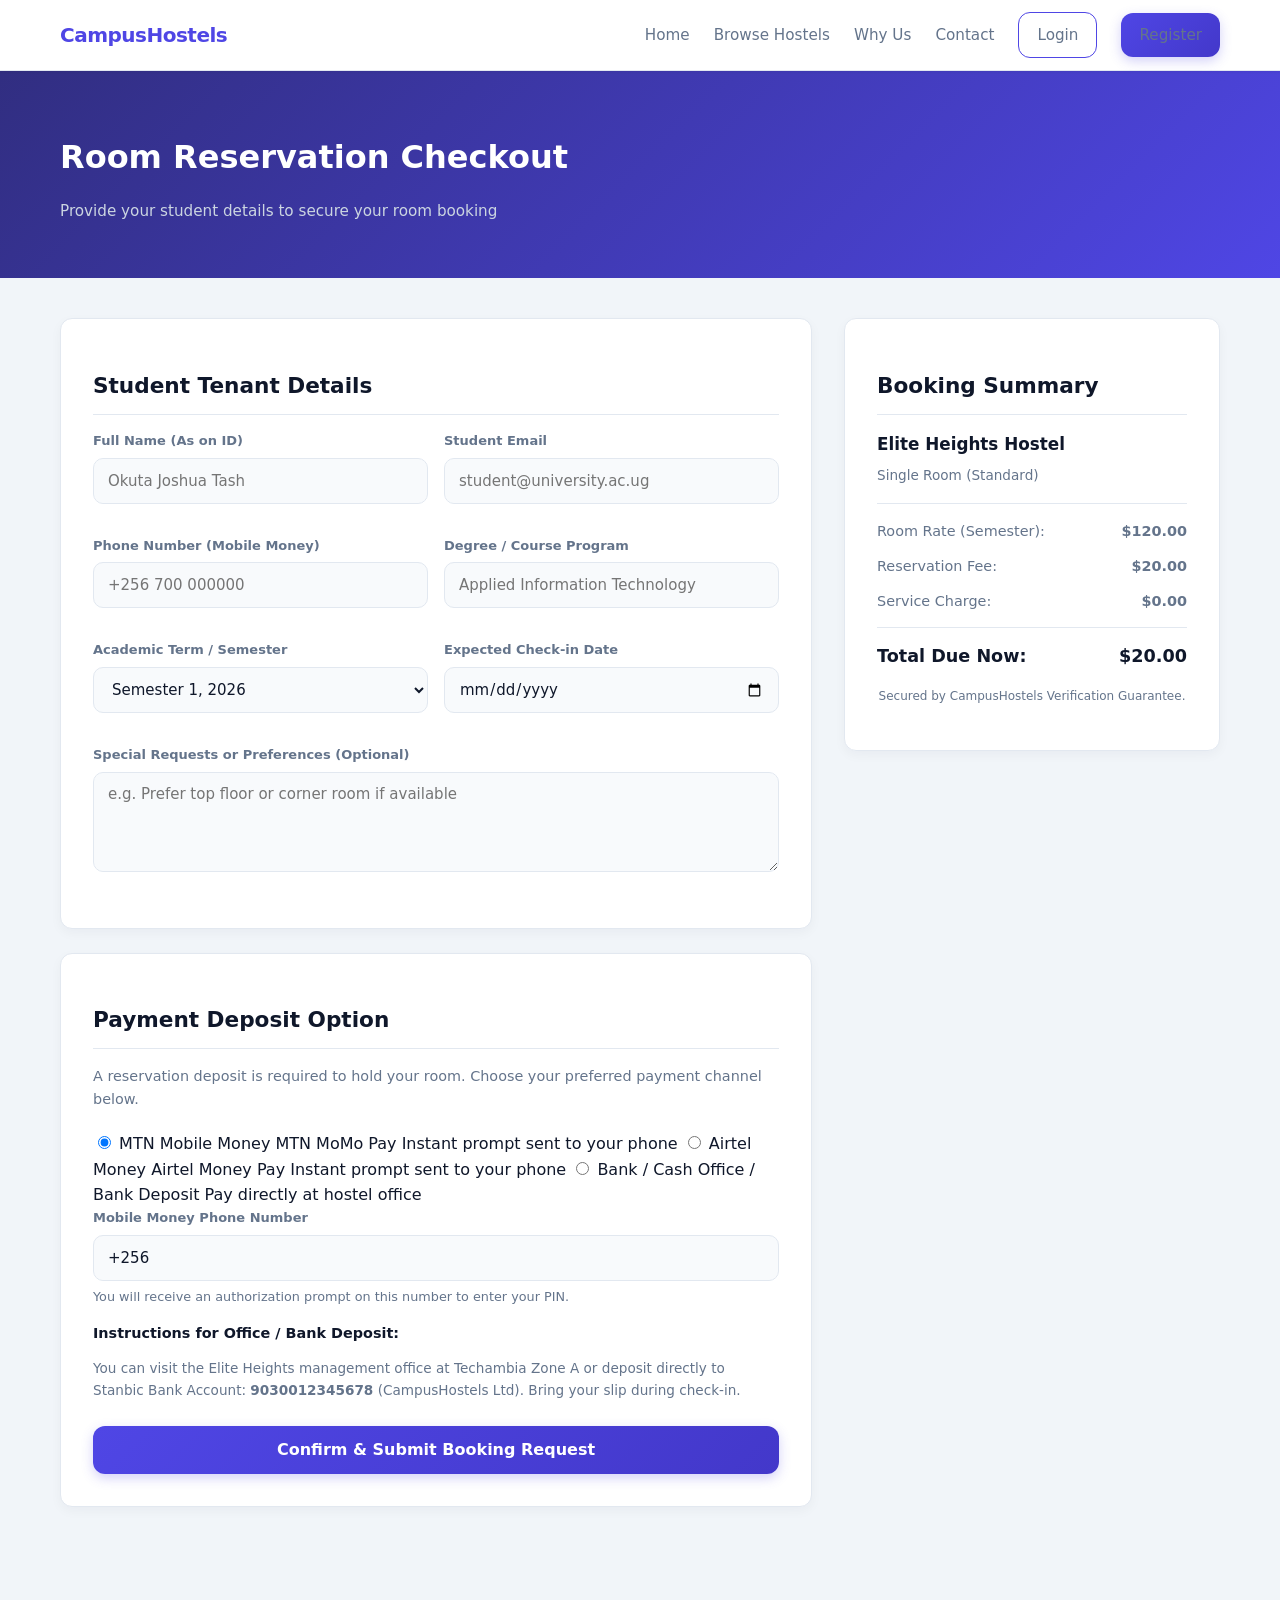
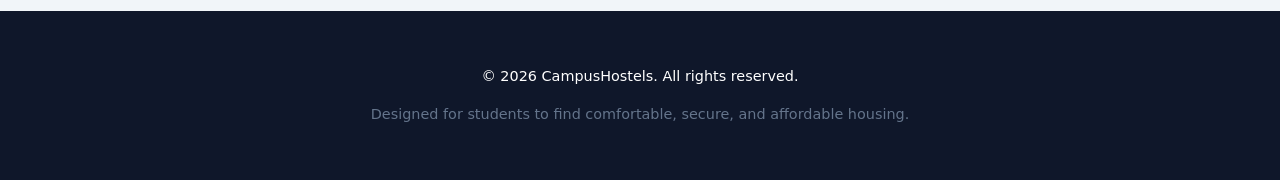
==== booking.html @ 1ac6c6c0 "day 1" ====
<!DOCTYPE html>
<html lang="en">
<head>
    <meta charset="UTF-8">
    <meta name="viewport" content="width=device-width, initial-scale=1.0">
    <title>Complete Booking - CampusHostels</title>
    <link rel="stylesheet" href="style.css">
</head>
<body>

    <!-- Navigation Bar -->
    <nav class="navbar">
        <div class="container nav-container">
            <a href="index.html" class="logo">CampusHostels</a>
            <button class="menu-toggle" id="menuToggle" aria-label="Toggle navigation">
                <span></span>
                <span></span>
                <span></span>
            </button>
            <ul class="nav-links" id="navLinks">
                <li><a href="index.html">Home</a></li>
                <li><a href="listings.html">Browse Hostels</a></li>
                <li><a href="index.html#features">Why Us</a></li>
                <li><a href="index.html#contact">Contact</a></li>
                <li><a href="login.html" class="btn btn-outline">Login</a></li>
                <li><a href="register.html" class="btn btn-primary">Register</a></li>
            </ul>
        </div>
    </nav>

    <!-- Page Header -->
    <header class="page-header">
        <div class="container">
            <h1>Room Reservation Checkout</h1>
            <p>Provide your student details to secure your room booking</p>
        </div>
    </header>

    <!-- Main Booking Layout -->
    <div class="container">
        <div class="booking-layout">
            
            <!-- Left Column: Student Details Form -->
            <form action="student-dashboard.html" method="GET">
                <div class="booking-card">
                    <h2>Student Tenant Details</h2>
                    
                    <div class="form-row">
                        <div class="form-group">
                            <label for="full_name">Full Name (As on ID)</label>
                            <input type="text" id="full_name" name="full_name" placeholder="Okuta Joshua Tash" required>
                        </div>
                        <div class="form-group">
                            <label for="student_email">Student Email</label>
                            <input type="email" id="student_email" name="student_email" placeholder="student@university.ac.ug" required>
                        </div>
                    </div>

                    <div class="form-row">
                        <div class="form-group">
                            <label for="phone">Phone Number (Mobile Money)</label>
                            <input type="tel" id="phone" name="phone" placeholder="+256 700 000000" required>
                        </div>
                        <div class="form-group">
                            <label for="course">Degree / Course Program</label>
                            <input type="text" id="course" name="course" placeholder="Applied Information Technology" required>
                        </div>
                    </div>

                    <div class="form-row">
                        <div class="form-group">
                            <label for="semester">Academic Term / Semester</label>
                            <select id="semester" name="semester" required>
                                <option value="sem1_2026">Semester 1, 2026</option>
                                <option value="sem2_2026">Semester 2, 2026</option>
                            </select>
                        </div>
                        <div class="form-group">
                            <label for="checkin_date">Expected Check-in Date</label>
                            <input type="date" id="checkin_date" name="checkin_date" required>
                        </div>
                    </div>

                    <div class="form-group">
                        <label for="notes">Special Requests or Preferences (Optional)</label>
                        <textarea id="notes" name="notes" placeholder="e.g. Prefer top floor or corner room if available"></textarea>
                    </div>
                </div>

                <div class="booking-card">
                    <h2>Payment Deposit Option</h2>
                    <p style="color: var(--muted); font-size: 0.9rem; margin-bottom: 20px;">A reservation deposit is required to hold your room. Choose your preferred payment channel below.</p>
                    
                    <!-- Payment Method Cards -->
                    <div class="payment-options-grid">
                        <label class="payment-card-option selected" id="opt-mtn">
                            <input type="radio" name="payment_method" value="mtn" checked onchange="togglePaymentForm('mtn')">
                            <span class="provider-badge mtn">MTN Mobile Money</span>
                            <span class="payment-title">MTN MoMo Pay</span>
                            <span class="payment-desc">Instant prompt sent to your phone</span>
                        </label>

                        <label class="payment-card-option" id="opt-airtel">
                            <input type="radio" name="payment_method" value="airtel" onchange="togglePaymentForm('airtel')">
                            <span class="provider-badge airtel">Airtel Money</span>
                            <span class="payment-title">Airtel Money Pay</span>
                            <span class="payment-desc">Instant prompt sent to your phone</span>
                        </label>

                        <label class="payment-card-option" id="opt-bank">
                            <input type="radio" name="payment_method" value="bank" onchange="togglePaymentForm('bank')">
                            <span class="provider-badge">Bank / Cash</span>
                            <span class="payment-title">Office / Bank Deposit</span>
                            <span class="payment-desc">Pay directly at hostel office</span>
                        </label>
                    </div>

                    <!-- Dynamic Payment Form Fields -->
                    <div id="mobile-money-box" class="payment-details-box active">
                        <div class="form-group" style="margin-bottom: 0;">
                            <label for="momo_number">Mobile Money Phone Number</label>
                            <input type="tel" id="momo_number" name="momo_number" placeholder="0770000000 / 0780000000" value="+256 ">
                            <small style="color: var(--muted); font-size: 0.8rem; margin-top: 6px; display: block;">You will receive an authorization prompt on this number to enter your PIN.</small>
                        </div>
                    </div>

                    <div id="bank-box" class="payment-details-box">
                        <p style="font-size: 0.9rem; color: var(--text); margin-bottom: 8px;"><strong>Instructions for Office / Bank Deposit:</strong></p>
                        <p style="font-size: 0.85rem; color: var(--muted); margin-bottom: 0;">You can visit the Elite Heights management office at Techambia Zone A or deposit directly to Stanbic Bank Account: <strong>9030012345678</strong> (CampusHostels Ltd). Bring your slip during check-in.</p>
                    </div>

                    <button type="submit" class="btn btn-primary full-width" style="margin-top: 24px; height: 48px; font-size: 16px;">Confirm & Submit Booking Request</button>
                </div>
            </form>

            <!-- Right Column: Booking Summary Sidebar -->
            <div>
                <div class="booking-card" style="position: sticky; top: 90px;">
                    <h2>Booking Summary</h2>
                    
                    <div style="margin-bottom: 16px; padding-bottom: 16px; border-bottom: 1px solid var(--border);">
                        <strong style="color: var(--navy); display: block; font-size: 1.05rem; margin-bottom: 4px;">Elite Heights Hostel</strong>
                        <span style="font-size: 0.85rem; color: var(--muted);">Single Room (Standard)</span>
                    </div>

                    <div class="summary-item">
                        <span>Room Rate (Semester):</span>
                        <strong>$120.00</strong>
                    </div>
                    <div class="summary-item">
                        <span>Reservation Fee:</span>
                        <strong>$20.00</strong>
                    </div>
                    <div class="summary-item">
                        <span>Service Charge:</span>
                        <strong>$0.00</strong>
                    </div>

                    <div class="summary-total">
                        <span>Total Due Now:</span>
                        <span style="color: var(--blue);">$20.00</span>
                    </div>
                    
                    <p style="font-size: 0.75rem; color: var(--muted); margin-top: 16px; text-align: center;">
                        Secured by CampusHostels Verification Guarantee.
                    </p>
                </div>
            </div>

        </div>
    </div>

    <!-- Footer -->
    <footer class="footer">
        <div class="container">
            <p>&copy; 2026 CampusHostels. All rights reserved.</p>
            <p class="footer-sub">Designed for students to find comfortable, secure, and affordable housing.</p>
        </div>
    </footer>

    <script src="script.js"></script>
</body>
</html>
---- style.css ----
/* ==========================================================
   CampusHostels Modern Slate & Emerald Design System
   ========================================================== */

:root {
  --primary: #4f46e5;         /* Rich Indigo */
  --primary-dark: #4338ca;
  --accent: #0d9488;          /* Deep Teal */
  --success: #059669;         /* Emerald Green */
  --text: #0f172a;            /* Slate Dark */
  --muted: #64748b;           /* Slate Muted */
  --border: #e2e8f0;          /* Crisp Border */
  --white: #ffffff;
  --bg-light: #f8fafc;        /* Soft Light Background */
  --bg-main: #f1f5f9;         /* Main Site Background */
  --radius: 12px;
  --transition: all 0.2s ease;
}

*, *::before, *::after {
  box-sizing: border-box;
}

body {
  margin: 0;
  font-family: "Segoe UI", system-ui, -apple-system, Roboto, sans-serif;
  color: var(--text);
  background-color: var(--bg-main);
  line-height: 1.6;
}

button, input, select, textarea { 
  font-family: inherit; 
}

.container {
  width: 100%;
  max-width: 1200px;
  margin: 0 auto;
  padding: 0 20px;
}

.text-center {
  text-align: center;
}

/* ---------- Navbar ---------- */
.navbar {
  background: var(--white);
  border-bottom: 1px solid var(--border);
  box-shadow: 0 1px 3px rgba(0, 0, 0, 0.05);
  position: sticky;
  top: 0;
  z-index: 1000;
}

.nav-container {
  display: flex;
  justify-content: space-between;
  align-items: center;
  height: 70px;
}

.logo {
  font-size: 1.25rem;
  font-weight: 700;
  color: var(--primary);
  text-decoration: none;
  letter-spacing: -0.5px;
}

.nav-links {
  display: flex;
  list-style: none;
  align-items: center;
  gap: 24px;
}

.nav-links a {
  text-decoration: none;
  color: var(--muted);
  font-size: 0.95rem;
  font-weight: 500;
  transition: var(--transition);
}

.nav-links a:hover, .nav-links a.active {
  color: var(--primary);
}

.menu-toggle {
  display: none;
  flex-direction: column;
  gap: 5px;
  background: none;
  border: 0;
  cursor: pointer;
}

.menu-toggle span {
  display: block;
  width: 25px;
  height: 3px;
  background: var(--text);
  border-radius: 2px;
}

/* ---------- Buttons ---------- */
.btn {
  display: inline-block;
  padding: 10px 18px;
  border-radius: var(--radius);
  font-weight: 600;
  text-decoration: none;
  cursor: pointer;
  transition: var(--transition);
  border: 0;
  font-size: 0.95rem;
}

.btn-primary {
  background: linear-gradient(135deg, var(--primary), var(--primary-dark));
  color: #fff;
  box-shadow: 0 4px 12px rgba(79, 70, 229, 0.25);
}

.btn-primary:hover {
  transform: translateY(-1px);
  box-shadow: 0 6px 16px rgba(79, 70, 229, 0.35);
}

.btn-outline {
  border: 1px solid var(--primary);
  color: var(--primary);
  background: transparent;
}

.btn-outline:hover {
  background: var(--primary);
  color: #fff;
}

.full-width {
  display: block;
  width: 100%;
  text-align: center;
}

/* ---------- Hero Section ---------- */
.hero {
  background: linear-gradient(135deg, #312e81 0%, #4f46e5 55%, #6366f1 100%);
  color: var(--white);
  padding: 90px 0;
  text-align: center;
  border-bottom: 1px solid var(--border);
}

.hero-content h1 {
  font-size: 2.75rem;
  font-weight: 700;
  color: var(--white);
  margin-bottom: 16px;
}

.hero-content p {
  font-size: 1.15rem;
  margin-bottom: 36px;
  color: #e2e8f0;
}

.search-form {
  background: var(--white);
  padding: 24px;
  border-radius: 16px;
  display: grid;
  grid-template-columns: 2fr 2fr 1fr;
  gap: 12px;
  box-shadow: 0 20px 40px rgba(15, 23, 42, 0.12);
  border: 1px solid var(--border);
  max-width: 800px;
  margin: 0 auto;
  text-align: left;
}

.search-group {
  display: flex;
  flex-direction: column;
  gap: 6px;
}

.search-group label {
  font-size: 0.75rem;
  font-weight: 700;
  color: var(--muted);
  text-transform: uppercase;
  letter-spacing: 0.5px;
}

.search-group input, .search-group select {
  height: 46px;
  padding: 0 14px;
  border: 1px solid var(--border);
  border-radius: 10px;
  font-size: 0.95rem;
  outline: none;
  background: var(--bg-light);
  color: var(--text);
  transition: border-color .2s, box-shadow .2s;
}

.search-group input:focus, .search-group select:focus {
  background: #fff;
  border-color: var(--primary);
  box-shadow: 0 0 0 4px rgba(79, 70, 229, 0.15);
}

.search-btn {
  align-self: flex-end;
  height: 46px;
  width: 100%;
}

/* ---------- Sections ---------- */
.section {
  padding: 80px 0;
}

.bg-light {
  background-color: var(--white);
  border-top: 1px solid var(--border);
  border-bottom: 1px solid var(--border);
}

.section-header {
  display: flex;
  justify-content: space-between;
  align-items: flex-end;
  margin-bottom: 40px;
}

.section-header h2 {
  font-size: 2rem;
  color: var(--text);
  margin-bottom: 6px;
}

.section-header p, .section-sub {
  color: var(--muted);
}

.section-sub {
  margin-bottom: 40px;
}

.view-all {
  color: var(--primary);
  text-decoration: none;
  font-weight: 600;
}

.view-all:hover {
  text-decoration: underline;
}

/* ---------- Grids & Cards ---------- */
.grid, .grid-3 {
  display: grid;
  grid-template-columns: repeat(3, 1fr);
  gap: 24px;
}

.card, .feature-card, .dashboard-card, .booking-card, .filter-sidebar, .contact-form-card {
  background: var(--white);
  border: 1px solid var(--border);
  border-radius: var(--radius);
  overflow: hidden;
  transition: var(--transition);
  box-shadow: 0 4px 12px rgba(15, 23, 42, 0.04);
}

.card:hover, .feature-card:hover {
  box-shadow: 0 12px 24px rgba(15, 23, 42, 0.08);
  border-color: var(--primary);
  transform: translateY(-2px);
}

.card img {
  width: 100%;
  height: 200px;
  object-fit: cover;
}

.card-body {
  padding: 20px;
}

.card-meta {
  display: flex;
  justify-content: space-between;
  align-items: center;
  margin-bottom: 12px;
}

.badge {
  font-size: 0.75rem;
  font-weight: 600;
  padding: 4px 8px;
  border-radius: 6px;
}

.badge.success {
  background: #dcfce7;
  color: var(--success);
}

.rating {
  font-size: 0.85rem;
  font-weight: 600;
  color: #d97706;
}

.card h3, .feature-card h3, .dashboard-card h2, .booking-card h2, .filter-sidebar h3 {
  font-size: 1.15rem;
  color: var(--text);
  margin-bottom: 6px;
}

.location {
  font-size: 0.85rem;
  color: var(--muted);
  margin-bottom: 12px;
}

.price {
  font-size: 1.15rem;
  font-weight: 700;
  color: var(--primary);
  margin-bottom: 16px;
}

.price span {
  font-size: 0.8rem;
  font-weight: 400;
  color: var(--muted);
}

.feature-card {
  padding: 30px;
  text-align: left;
}

.feature-card p {
  color: var(--muted);
  font-size: 0.9rem;
}

/* ---------- Footer ---------- */
.footer {
  background: #0f172a;
  color: var(--white);
  padding: 40px 0;
  text-align: center;
}

.footer p {
  font-size: 0.9rem;
}

.footer-sub {
  color: var(--muted);
  font-size: 0.8rem;
  margin-top: 6px;
}

/* ---------- Listings Layout & Filters ---------- */
.page-header {
  background: linear-gradient(135deg, #312e81 0%, #4f46e5 100%);
  color: var(--white);
  padding: 40px 0;
  margin-bottom: 40px;
}

.page-header h1 {
  font-size: 2rem;
  color: var(--white);
  margin-bottom: 6px;
}

.page-header p {
  color: #cbd5e1;
  font-size: 0.95rem;
}

.listings-layout {
  display: grid;
  grid-template-columns: 280px 1fr;
  gap: 32px;
  align-items: start;
  margin-bottom: 80px;
}

.filter-sidebar {
  padding: 24px;
  position: sticky;
  top: 90px;
}

.filter-sidebar h3 {
  border-bottom: 1px solid var(--border);
  padding-bottom: 10px;
  margin-bottom: 20px;
}

.filter-group {
  margin-bottom: 20px;
}

.filter-group label {
  display: block;
  font-size: 0.85rem;
  font-weight: 600;
  color: var(--text);
  margin-bottom: 8px;
}

.filter-group input[type="text"],
.filter-group select,
.filter-group input[type="number"] {
  width: 100%;
  height: 40px;
  padding: 0 12px;
  border: 1px solid var(--border);
  border-radius: 8px;
  font-size: 0.9rem;
  background: var(--bg-light);
  color: var(--text);
}

.filter-group input:focus,
.filter-group select:focus {
  outline: none;
  border-color: var(--primary);
  background: #fff;
}

.checkbox-group {
  display: flex;
  flex-direction: column;
  gap: 8px;
  max-height: 150px;
  overflow-y: auto;
}

.checkbox-label {
  display: flex;
  align-items: center;
  gap: 8px;
  font-size: 0.9rem;
  color: var(--muted);
  cursor: pointer;
}

.checkbox-label input {
  accent-color: var(--primary);
  width: 16px;
  height: 16px;
}

.listings-top-bar {
  display: flex;
  justify-content: space-between;
  align-items: center;
  margin-bottom: 24px;
  background: var(--white);
  padding: 12px 20px;
  border-radius: var(--radius);
  border: 1px solid var(--border);
}

.results-count {
  font-size: 0.9rem;
  color: var(--muted);
}

.sort-container {
  display: flex;
  align-items: center;
  gap: 8px;
  font-size: 0.9rem;
  color: var(--muted);
}

.sort-container select {
  padding: 6px 12px;
  border: 1px solid var(--border);
  border-radius: 6px;
  background: #fff;
  color: var(--text);
  outline: none;
}

/* Pagination */
.pagination {
  display: flex;
  justify-content: center;
  gap: 8px;
  margin-top: 40px;
}

.page-btn {
  padding: 8px 14px;
  border: 1px solid var(--border);
  border-radius: 6px;
  background: #fff;
  color: var(--text);
  font-weight: 600;
  text-decoration: none;
  transition: var(--transition);
}

.page-btn:hover, .page-btn.active {
  background: var(--primary);
  color: #fff;
  border-color: var(--primary);
}

/* ---------- Detail & Booking Pages ---------- */
.detail-layout, .booking-layout, .dashboard-layout {
  display: grid;
  grid-template-columns: 2fr 1fr;
  gap: 32px;
  align-items: start;
  margin: 40px 0 80px;
}

.dashboard-layout {
  grid-template-columns: 260px 1fr;
}

.gallery-container {
  display: grid;
  grid-template-columns: 2fr 1fr;
  gap: 12px;
  margin-bottom: 24px;
}

.main-image {
  width: 100%;
  height: 380px;
  object-fit: cover;
  border-radius: var(--radius);
  border: 1px solid var(--border);
}

.side-images {
  display: flex;
  flex-direction: column;
  gap: 12px;
}

.side-images img {
  width: 100%;
  height: 184px;
  object-fit: cover;
  border-radius: var(--radius);
  border: 1px solid var(--border);
}

.detail-section, .booking-card, .dashboard-card {
  padding: 32px;
  margin-bottom: 24px;
  background: var(--white);
  border: 1px solid var(--border);
  border-radius: var(--radius);
}

.detail-section h2, .booking-card h2, .dashboard-card h2 {
  font-size: 1.35rem;
  color: var(--text);
  margin-bottom: 16px;
  border-bottom: 1px solid var(--border);
  padding-bottom: 10px;
}

.amenities-grid {
  display: grid;
  grid-template-columns: repeat(2, 1fr);
  gap: 12px;
  margin-top: 16px;
}

.amenity-item {
  display: flex;
  align-items: center;
  gap: 10px;
  font-size: 0.9rem;
  color: var(--text);
  background: var(--bg-light);
  padding: 10px 14px;
  border-radius: 8px;
  border: 1px solid var(--border);
}

.room-type-card {
  border: 1px solid var(--border);
  border-radius: 8px;
  padding: 16px;
  margin-bottom: 12px;
  display: flex;
  justify-content: space-between;
  align-items: center;
  background: var(--bg-light);
}

.room-info h4 {
  color: var(--text);
  font-size: 1.05rem;
  margin-bottom: 4px;
}

.room-info p {
  color: var(--muted);
  font-size: 0.85rem;
}

.room-action {
  text-align: right;
}

.room-action .price {
  font-size: 1.1rem;
  font-weight: 700;
  color: var(--primary);
  margin-bottom: 8px;
}

.booking-sidebar {
  padding: 24px;
  position: sticky;
  top: 90px;
  border: 1px solid var(--border);
  border-radius: var(--radius);
  background: var(--white);
}

.booking-sidebar h3 {
  color: var(--text);
  font-size: 1.25rem;
  margin-bottom: 16px;
}

.hostel-contact-box {
  margin-top: 20px;
  padding-top: 16px;
  border-top: 1px solid var(--border);
  font-size: 0.9rem;
  color: var(--muted);
}

.hostel-contact-box strong {
  color: var(--text);
}

/* Forms */
.form-row {
  display: grid;
  grid-template-columns: repeat(2, 1fr);
  gap: 16px;
  margin-bottom: 16px;
}

.form-group {
  margin-bottom: 16px;
  text-align: left;
}

.form-group label {
  display: block;
  margin-bottom: 6px;
  font-size: 13px;
  font-weight: 600;
  color: var(--muted);
}

.form-group input, 
.form-group select, 
.form-group textarea {
  width: 100%;
  height: 46px;
  padding: 0 14px;
  font-size: 15px;
  color: var(--text);
  background: var(--bg-light);
  border: 1px solid var(--border);
  border-radius: 10px;
  transition: border-color .2s, box-shadow .2s;
}

.form-group textarea {
  height: 100px;
  padding-top: 12px;
  resize: vertical;
}

.form-group input:focus, 
.form-group select:focus, 
.form-group textarea:focus {
  outline: none;
  background: #fff;
  border-color: var(--primary);
  box-shadow: 0 0 0 4px rgba(79, 70, 229, 0.15);
}

.summary-item {
  display: flex;
  justify-content: space-between;
  margin-bottom: 12px;
  font-size: 0.9rem;
  color: var(--muted);
}

.summary-total {
  border-top: 1px solid var(--border);
  padding-top: 14px;
  margin-top: 14px;
  font-size: 1.1rem;
  font-weight: 700;
  color: var(--text);
  display: flex;
  justify-content: space-between;
}

/* Dashboard Sidebar & Snippet */
.dashboard-sidebar {
  padding: 24px;
  position: sticky;
  top: 90px;
  background: var(--white);
  border: 1px solid var(--border);
  border-radius: var(--radius);
}

.student-profile-snippet {
  text-align: center;
  padding-bottom: 20px;
  margin-bottom: 20px;
  border-bottom: 1px solid var(--border);
}

.student-avatar {
  width: 64px;
  height: 64px;
  border-radius: 50%;
  background: linear-gradient(135deg, var(--primary), var(--accent));
  color: #fff;
  font-size: 1.5rem;
  font-weight: 700;
  display: grid;
  place-items: center;
  margin: 0 auto 12px;
}

.student-profile-snippet h3 {
  font-size: 1rem;
  color: var(--text);
  margin-bottom: 2px;
}

.student-profile-snippet p {
  font-size: 0.8rem;
  color: var(--muted);
}

.dashboard-nav {
  display: flex;
  flex-direction: column;
  gap: 6px;
}

.dashboard-nav-link {
  display: flex;
  align-items: center;
  gap: 12px;
  padding: 10px 14px;
  border-radius: 8px;
  color: var(--muted);
  text-decoration: none;
  font-size: 0.95rem;
  font-weight: 500;
  transition: var(--transition);
}

.dashboard-nav-link:hover, 
.dashboard-nav-link.active {
  background: var(--bg-light);
  color: var(--primary);
}

.dashboard-section {
  display: none;
}

.dashboard-section.active {
  display: block;
}

.stats-grid {
  display: grid;
  grid-template-columns: repeat(3, 1fr);
  gap: 16px;
  margin-bottom: 24px;
}

.stat-box {
  background: var(--bg-light);
  border: 1px solid var(--border);
  border-radius: 12px;
  padding: 20px;
}

.stat-box span {
  display: block;
  font-size: 0.8rem;
  color: var(--muted);
  text-transform: uppercase;
  font-weight: 600;
  margin-bottom: 6px;
}

.stat-box strong {
  font-size: 1.35rem;
  color: var(--text);
}

.booking-table {
  width: 100%;
  border-collapse: collapse;
  text-align: left;
  font-size: 0.9rem;
}

.booking-table th {
  background: var(--bg-light);
  color: var(--muted);
  font-weight: 600;
  padding: 12px;
  border-bottom: 1px solid var(--border);
}

.booking-table td {
  padding: 14px 12px;
  border-bottom: 1px solid var(--border);
  color: var(--text);
}

.badge-status {
  display: inline-block;
  padding: 4px 10px;
  border-radius: 6px;
  font-size: 0.75rem;
  font-weight: 600;
}

.badge-status.confirmed { background: #dcfce7; color: var(--success); }
.badge-status.pending { background: #fef9c3; color: #854d0e; }

/* Contact Section Styling */
.contact-layout {
  display: grid;
  grid-template-columns: 1fr 1fr;
  gap: 40px;
  align-items: start;
}

.contact-info-card {
  background: #1e1b4b;
  color: var(--white);
  padding: 40px;
  border-radius: 16px;
  border: 1px solid var(--border);
}

.contact-info-card h3 {
  color: var(--white);
  font-size: 1.5rem;
  margin-bottom: 12px;
}

.contact-info-card p {
  color: #cbd5e1;
  font-size: 0.95rem;
  margin-bottom: 30px;
}

.contact-detail-item {
  display: flex;
  align-items: flex-start;
  gap: 14px;
  margin-bottom: 20px;
  font-size: 0.95rem;
  color: #e2e8f0;
}

.contact-form-card {
  background: var(--white);
  border: 1px solid var(--border);
  border-radius: 16px;
  padding: 40px;
}

/* Modals */
.modal-overlay {
  position: fixed;
  top: 0;
  left: 0;
  width: 100%;
  height: 100%;
  background: rgba(15, 23, 42, 0.6);
  display: grid;
  place-items: center;
  z-index: 2000;
  opacity: 0;
  visibility: hidden;
  transition: opacity 0.2s ease, visibility 0.2s ease;
}

.modal-overlay.active {
  opacity: 1;
  visibility: visible;
}

.modal-card {
  background: var(--white);
  border: 1px solid var(--border);
  border-radius: 16px;
  padding: 32px;
  width: 100%;
  max-width: 480px;
  box-shadow: 0 20px 40px rgba(15, 23, 42, 0.2);
}

/* Responsive Design */
@media (max-width: 900px) {
  .grid, .grid-3, .listings-layout, .detail-layout, .booking-layout, .dashboard-layout, .contact-layout, .form-row {
    grid-template-columns: 1fr;
  }
  .filter-sidebar, .booking-sidebar, .dashboard-sidebar {
    position: static;
  }
}

@media (max-width: 600px) {
  .nav-links {
    display: none;
    flex-direction: column;
    position: absolute;
    top: 70px;
    left: 0;
    width: 100%;
    background: var(--white);
    border-bottom: 1px solid var(--border);
    padding: 20px;
    box-shadow: 0 10px 25px rgba(15, 23, 42, 0.1);
  }
  .nav-links.active {
    display: flex;
  }
  .menu-toggle {
    display: flex;
  }
}
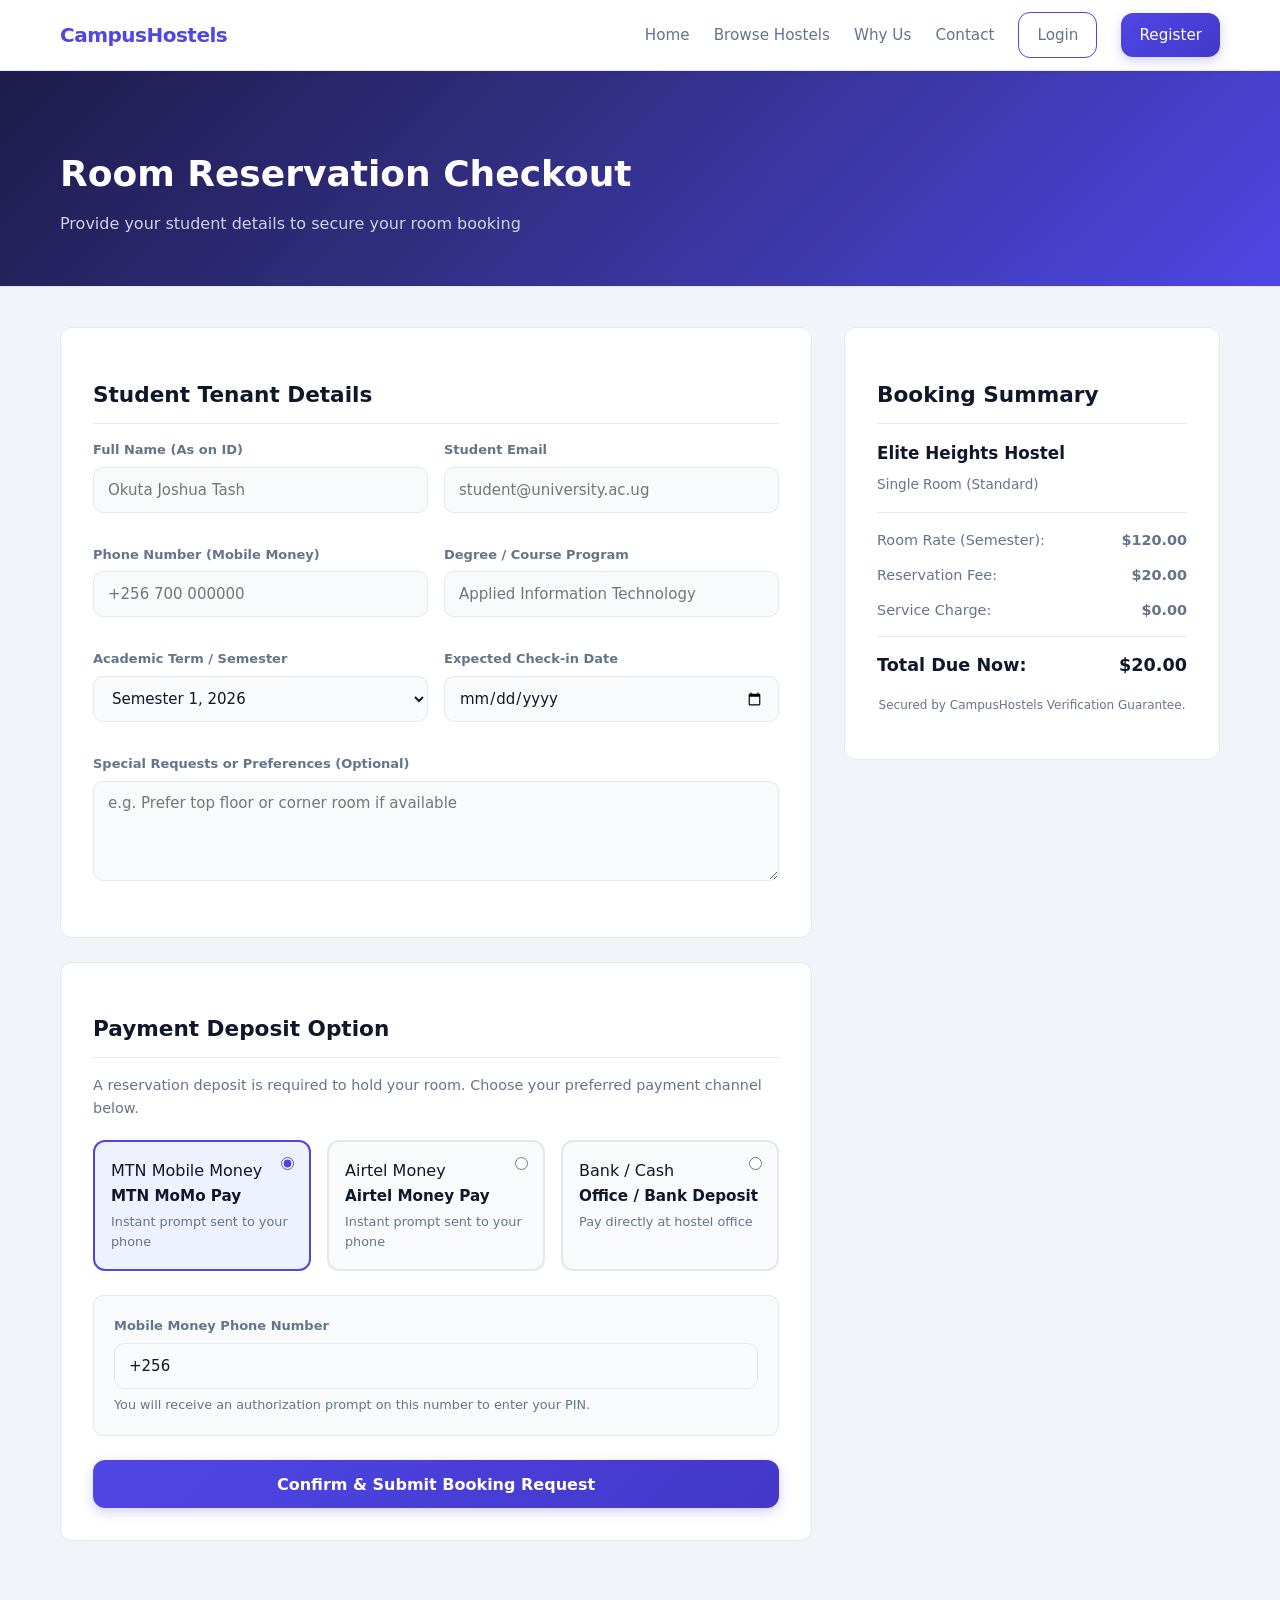
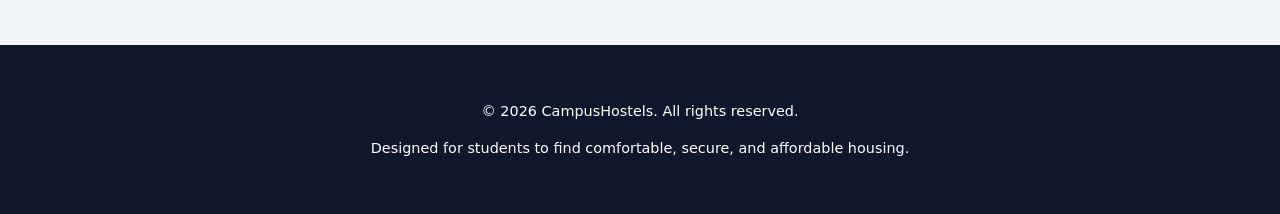
==== commit 3317071b: "n" ====
--- a/booking.html
+++ b/booking.html
@@ -3,7 +3,7 @@
 <head>
     <meta charset="UTF-8">
     <meta name="viewport" content="width=device-width, initial-scale=1.0">
-    <title>Complete Booking - CampusHostels</title>
+    <title>Complete Booking | HostelHunter</title>
     <link rel="stylesheet" href="style.css">
 </head>
 <body>
--- a/style.css
+++ b/style.css
@@ -3,34 +3,56 @@
    ========================================================== */
 
 :root {
-  --primary: #4f46e5;         /* Rich Indigo */
+  --primary: #4f46e5;
+  /* Rich Indigo */
   --primary-dark: #4338ca;
-  --accent: #0d9488;          /* Deep Teal */
-  --success: #059669;         /* Emerald Green */
-  --text: #0f172a;            /* Slate Dark */
-  --muted: #64748b;           /* Slate Muted */
-  --border: #e2e8f0;          /* Crisp Border */
+  --accent: #0d9488;
+  /* Deep Teal */
+  --success: #059669;
+  /* Emerald Green */
+  --text: #0f172a;
+  /* Slate Dark */
+  --muted: #64748b;
+  /* Slate Muted */
+  --border: #e2e8f0;
+  /* Crisp Border */
   --white: #ffffff;
-  --bg-light: #f8fafc;        /* Soft Light Background */
-  --bg-main: #f1f5f9;         /* Main Site Background */
+  --bg-light: #f8fafc;
+  /* Soft Light Background */
+  --bg-main: #f1f5f9;
+  /* Main Site Background */
   --radius: 12px;
   --transition: all 0.2s ease;
 }
 
-*, *::before, *::after {
+/* Universal Layout Safeguards */
+*,
+*::before,
+*::after {
   box-sizing: border-box;
-}
-
+  max-width: 100%;
+}
+
+html,
 body {
+  overflow-x: hidden;
+  width: 100%;
   margin: 0;
+  padding: 0;
+}
+
+body {
   font-family: "Segoe UI", system-ui, -apple-system, Roboto, sans-serif;
   color: var(--text);
   background-color: var(--bg-main);
   line-height: 1.6;
 }
 
-button, input, select, textarea { 
-  font-family: inherit; 
+button,
+input,
+select,
+textarea {
+  font-family: inherit;
 }
 
 .container {
@@ -44,7 +66,7 @@
   text-align: center;
 }
 
-/* ---------- Navbar ---------- */
+/* ---------- Navigation Bar ---------- */
 .navbar {
   background: var(--white);
   border-bottom: 1px solid var(--border);
@@ -52,6 +74,7 @@
   position: sticky;
   top: 0;
   z-index: 1000;
+  width: 100%;
 }
 
 .nav-container {
@@ -59,6 +82,7 @@
   justify-content: space-between;
   align-items: center;
   height: 70px;
+  position: relative;
 }
 
 .logo {
@@ -67,6 +91,17 @@
   color: var(--primary);
   text-decoration: none;
   letter-spacing: -0.5px;
+  display: flex;
+  align-items: center;
+}
+
+.logo span {
+  font-size: 0.75rem;
+  background: var(--primary);
+  color: #fff;
+  padding: 2px 8px;
+  border-radius: 4px;
+  margin-left: 6px;
 }
 
 .nav-links {
@@ -74,6 +109,8 @@
   list-style: none;
   align-items: center;
   gap: 24px;
+  margin: 0;
+  padding: 0;
 }
 
 .nav-links a {
@@ -84,7 +121,8 @@
   transition: var(--transition);
 }
 
-.nav-links a:hover, .nav-links a.active {
+.nav-links a:hover,
+.nav-links a.active {
   color: var(--primary);
 }
 
@@ -95,6 +133,7 @@
   background: none;
   border: 0;
   cursor: pointer;
+  padding: 4px;
 }
 
 .menu-toggle span {
@@ -103,11 +142,14 @@
   height: 3px;
   background: var(--text);
   border-radius: 2px;
+  transition: var(--transition);
 }
 
 /* ---------- Buttons ---------- */
 .btn {
-  display: inline-block;
+  display: inline-flex;
+  align-items: center;
+  justify-content: center;
   padding: 10px 18px;
   border-radius: var(--radius);
   font-weight: 600;
@@ -120,7 +162,7 @@
 
 .btn-primary {
   background: linear-gradient(135deg, var(--primary), var(--primary-dark));
-  color: #fff;
+  color: #fff !important;
   box-shadow: 0 4px 12px rgba(79, 70, 229, 0.25);
 }
 
@@ -137,7 +179,7 @@
 
 .btn-outline:hover {
   background: var(--primary);
-  color: #fff;
+  color: #fff !important;
 }
 
 .full-width {
@@ -146,81 +188,212 @@
   text-align: center;
 }
 
-/* ---------- Hero Section ---------- */
+/* ---------- Hero & Page Headers ---------- */
 .hero {
-  background: linear-gradient(135deg, #312e81 0%, #4f46e5 55%, #6366f1 100%);
+  background: linear-gradient(135deg, #1e1b4b 0%, #312e81 40%, #4f46e5 100%);
   color: var(--white);
-  padding: 90px 0;
+  padding: 80px 0;
   text-align: center;
   border-bottom: 1px solid var(--border);
 }
 
+.hero-content {
+  max-width: 850px;
+  margin: 0 auto;
+}
+
 .hero-content h1 {
   font-size: 2.75rem;
-  font-weight: 700;
-  color: var(--white);
+  font-weight: 800;
+  color: #ffffff !important;
   margin-bottom: 16px;
+  line-height: 1.2;
 }
 
 .hero-content p {
   font-size: 1.15rem;
   margin-bottom: 36px;
-  color: #e2e8f0;
-}
-
+  color: #e2e8f0 !important;
+}
+
+.page-header {
+  background: linear-gradient(135deg, #1e1b4b 0%, #312e81 40%, #4f46e5 100%);
+  color: var(--white);
+  padding: 50px 0;
+  margin-bottom: 40px;
+  border-bottom: 1px solid var(--border);
+}
+
+.page-header h1 {
+  font-size: 2.25rem;
+  font-weight: 800;
+  color: #ffffff !important;
+  margin-bottom: 8px;
+}
+
+.page-header p {
+  color: #cbd5e1 !important;
+  font-size: 1rem;
+  margin: 0;
+}
+
+/* ---------- Search Form & Filters ---------- */
 .search-form {
   background: var(--white);
   padding: 24px;
   border-radius: 16px;
   display: grid;
   grid-template-columns: 2fr 2fr 1fr;
-  gap: 12px;
-  box-shadow: 0 20px 40px rgba(15, 23, 42, 0.12);
-  border: 1px solid var(--border);
-  max-width: 800px;
+  gap: 16px;
+  box-shadow: 0 20px 40px rgba(15, 23, 42, 0.2);
+  border: 1px solid var(--border);
+  width: 100%;
   margin: 0 auto;
   text-align: left;
+  align-items: flex-end;
 }
 
 .search-group {
+  width: 100%;
   display: flex;
   flex-direction: column;
-  gap: 6px;
 }
 
 .search-group label {
-  font-size: 0.75rem;
-  font-weight: 700;
-  color: var(--muted);
-  text-transform: uppercase;
-  letter-spacing: 0.5px;
-}
-
-.search-group input, .search-group select {
-  height: 46px;
+  font-size: 0.85rem;
+  font-weight: 600;
+  margin-bottom: 6px;
+  color: var(--text);
+}
+
+.search-group input,
+.search-group select {
+  width: 100% !important;
+  min-width: 0;
+  height: 48px;
   padding: 0 14px;
   border: 1px solid var(--border);
   border-radius: 10px;
+  background-color: var(--bg-light);
   font-size: 0.95rem;
+  color: var(--text);
+}
+
+.search-btn {
+  height: 48px;
+  width: 100%;
+}
+
+.listings-layout {
+  display: grid;
+  grid-template-columns: 280px 1fr;
+  gap: 32px;
+  align-items: start;
+  margin-bottom: 80px;
+}
+
+.filter-sidebar {
+  background: var(--white);
+  border: 1px solid var(--border);
+  border-radius: var(--radius);
+  padding: 24px;
+  position: sticky;
+  top: 90px;
+}
+
+.filter-sidebar h3 {
+  font-size: 1.15rem;
+  color: var(--text);
+  border-bottom: 1px solid var(--border);
+  padding-bottom: 10px;
+  margin-bottom: 20px;
+}
+
+.filter-group {
+  margin-bottom: 20px;
+  text-align: left;
+}
+
+.filter-group label {
+  display: block;
+  font-size: 0.85rem;
+  font-weight: 600;
+  color: var(--text);
+  margin-bottom: 8px;
+}
+
+.filter-group input[type="text"],
+.filter-group select,
+.filter-group input[type="number"] {
+  width: 100%;
+  height: 42px;
+  padding: 0 12px;
+  border: 1px solid var(--border);
+  border-radius: 8px;
+  font-size: 0.9rem;
+  background: var(--bg-light);
+  color: var(--text);
+}
+
+.checkbox-group {
+  display: flex;
+  flex-direction: column;
+  gap: 8px;
+  max-height: 160px;
+  overflow-y: auto;
+}
+
+.checkbox-label {
+  display: flex;
+  align-items: center;
+  gap: 8px;
+  font-size: 0.9rem;
+  color: var(--muted);
+  cursor: pointer;
+}
+
+.checkbox-label input {
+  accent-color: var(--primary);
+  width: 16px;
+  height: 16px;
+}
+
+.listings-top-bar {
+  display: flex;
+  justify-content: space-between;
+  align-items: center;
+  margin-bottom: 24px;
+  background: var(--white);
+  padding: 16px 20px;
+  border-radius: var(--radius);
+  border: 1px solid var(--border);
+  flex-wrap: wrap;
+  gap: 12px;
+}
+
+.results-count {
+  font-size: 0.9rem;
+  color: var(--muted);
+}
+
+.sort-container {
+  display: flex;
+  align-items: center;
+  gap: 8px;
+  font-size: 0.9rem;
+  color: var(--muted);
+}
+
+.sort-container select {
+  padding: 6px 12px;
+  border: 1px solid var(--border);
+  border-radius: 6px;
+  background: #fff;
+  color: var(--text);
   outline: none;
-  background: var(--bg-light);
-  color: var(--text);
-  transition: border-color .2s, box-shadow .2s;
-}
-
-.search-group input:focus, .search-group select:focus {
-  background: #fff;
-  border-color: var(--primary);
-  box-shadow: 0 0 0 4px rgba(79, 70, 229, 0.15);
-}
-
-.search-btn {
-  align-self: flex-end;
-  height: 46px;
-  width: 100%;
-}
-
-/* ---------- Sections ---------- */
+}
+
+/* ---------- Sections & Hostel Cards ---------- */
 .section {
   padding: 80px 0;
 }
@@ -236,6 +409,8 @@
   justify-content: space-between;
   align-items: flex-end;
   margin-bottom: 40px;
+  flex-wrap: wrap;
+  gap: 16px;
 }
 
 .section-header h2 {
@@ -244,11 +419,9 @@
   margin-bottom: 6px;
 }
 
-.section-header p, .section-sub {
-  color: var(--muted);
-}
-
 .section-sub {
+  color: var(--muted);
+  font-size: 1rem;
   margin-bottom: 40px;
 }
 
@@ -262,14 +435,13 @@
   text-decoration: underline;
 }
 
-/* ---------- Grids & Cards ---------- */
-.grid, .grid-3 {
-  display: grid;
-  grid-template-columns: repeat(3, 1fr);
+.grid {
+  display: grid;
+  grid-template-columns: repeat(auto-fit, minmax(280px, 1fr));
   gap: 24px;
 }
 
-.card, .feature-card, .dashboard-card, .booking-card, .filter-sidebar, .contact-form-card {
+.card {
   background: var(--white);
   border: 1px solid var(--border);
   border-radius: var(--radius);
@@ -278,7 +450,7 @@
   box-shadow: 0 4px 12px rgba(15, 23, 42, 0.04);
 }
 
-.card:hover, .feature-card:hover {
+.card:hover {
   box-shadow: 0 12px 24px rgba(15, 23, 42, 0.08);
   border-color: var(--primary);
   transform: translateY(-2px);
@@ -319,15 +491,15 @@
   color: #d97706;
 }
 
-.card h3, .feature-card h3, .dashboard-card h2, .booking-card h2, .filter-sidebar h3 {
+.card h3 {
   font-size: 1.15rem;
-  color: var(--text);
+  color: var(--text) !important;
   margin-bottom: 6px;
 }
 
 .location {
   font-size: 0.85rem;
-  color: var(--muted);
+  color: var(--muted) !important;
   margin-bottom: 12px;
 }
 
@@ -344,188 +516,37 @@
   color: var(--muted);
 }
 
+/* Features Grid */
+.features-grid {
+  display: grid;
+  grid-template-columns: repeat(auto-fit, minmax(280px, 1fr));
+  gap: 24px;
+}
+
 .feature-card {
+  background: var(--bg-light);
+  border: 1px solid var(--border);
+  border-radius: var(--radius);
   padding: 30px;
   text-align: left;
 }
 
+.feature-card h3 {
+  font-size: 1.15rem;
+  color: var(--text) !important;
+  margin-bottom: 10px;
+}
+
 .feature-card p {
-  color: var(--muted);
-  font-size: 0.9rem;
-}
-
-/* ---------- Footer ---------- */
-.footer {
-  background: #0f172a;
-  color: var(--white);
-  padding: 40px 0;
-  text-align: center;
-}
-
-.footer p {
-  font-size: 0.9rem;
-}
-
-.footer-sub {
-  color: var(--muted);
-  font-size: 0.8rem;
-  margin-top: 6px;
-}
-
-/* ---------- Listings Layout & Filters ---------- */
-.page-header {
-  background: linear-gradient(135deg, #312e81 0%, #4f46e5 100%);
-  color: var(--white);
-  padding: 40px 0;
-  margin-bottom: 40px;
-}
-
-.page-header h1 {
-  font-size: 2rem;
-  color: var(--white);
-  margin-bottom: 6px;
-}
-
-.page-header p {
-  color: #cbd5e1;
+  color: var(--muted) !important;
   font-size: 0.95rem;
-}
-
-.listings-layout {
-  display: grid;
-  grid-template-columns: 280px 1fr;
-  gap: 32px;
-  align-items: start;
-  margin-bottom: 80px;
-}
-
-.filter-sidebar {
-  padding: 24px;
-  position: sticky;
-  top: 90px;
-}
-
-.filter-sidebar h3 {
-  border-bottom: 1px solid var(--border);
-  padding-bottom: 10px;
-  margin-bottom: 20px;
-}
-
-.filter-group {
-  margin-bottom: 20px;
-}
-
-.filter-group label {
-  display: block;
-  font-size: 0.85rem;
-  font-weight: 600;
-  color: var(--text);
-  margin-bottom: 8px;
-}
-
-.filter-group input[type="text"],
-.filter-group select,
-.filter-group input[type="number"] {
-  width: 100%;
-  height: 40px;
-  padding: 0 12px;
-  border: 1px solid var(--border);
-  border-radius: 8px;
-  font-size: 0.9rem;
-  background: var(--bg-light);
-  color: var(--text);
-}
-
-.filter-group input:focus,
-.filter-group select:focus {
-  outline: none;
-  border-color: var(--primary);
-  background: #fff;
-}
-
-.checkbox-group {
-  display: flex;
-  flex-direction: column;
-  gap: 8px;
-  max-height: 150px;
-  overflow-y: auto;
-}
-
-.checkbox-label {
-  display: flex;
-  align-items: center;
-  gap: 8px;
-  font-size: 0.9rem;
-  color: var(--muted);
-  cursor: pointer;
-}
-
-.checkbox-label input {
-  accent-color: var(--primary);
-  width: 16px;
-  height: 16px;
-}
-
-.listings-top-bar {
-  display: flex;
-  justify-content: space-between;
-  align-items: center;
-  margin-bottom: 24px;
-  background: var(--white);
-  padding: 12px 20px;
-  border-radius: var(--radius);
-  border: 1px solid var(--border);
-}
-
-.results-count {
-  font-size: 0.9rem;
-  color: var(--muted);
-}
-
-.sort-container {
-  display: flex;
-  align-items: center;
-  gap: 8px;
-  font-size: 0.9rem;
-  color: var(--muted);
-}
-
-.sort-container select {
-  padding: 6px 12px;
-  border: 1px solid var(--border);
-  border-radius: 6px;
-  background: #fff;
-  color: var(--text);
-  outline: none;
-}
-
-/* Pagination */
-.pagination {
-  display: flex;
-  justify-content: center;
-  gap: 8px;
-  margin-top: 40px;
-}
-
-.page-btn {
-  padding: 8px 14px;
-  border: 1px solid var(--border);
-  border-radius: 6px;
-  background: #fff;
-  color: var(--text);
-  font-weight: 600;
-  text-decoration: none;
-  transition: var(--transition);
-}
-
-.page-btn:hover, .page-btn.active {
-  background: var(--primary);
-  color: #fff;
-  border-color: var(--primary);
-}
-
-/* ---------- Detail & Booking Pages ---------- */
-.detail-layout, .booking-layout, .dashboard-layout {
+  margin: 0;
+}
+
+/* ---------- Hostel Detail & Booking Layouts ---------- */
+.detail-layout,
+.booking-layout,
+.dashboard-layout {
   display: grid;
   grid-template-columns: 2fr 1fr;
   gap: 32px;
@@ -566,7 +587,9 @@
   border: 1px solid var(--border);
 }
 
-.detail-section, .booking-card, .dashboard-card {
+.detail-section,
+.booking-card,
+.dashboard-card {
   padding: 32px;
   margin-bottom: 24px;
   background: var(--white);
@@ -574,7 +597,9 @@
   border-radius: var(--radius);
 }
 
-.detail-section h2, .booking-card h2, .dashboard-card h2 {
+.detail-section h2,
+.booking-card h2,
+.dashboard-card h2 {
   font-size: 1.35rem;
   color: var(--text);
   margin-bottom: 16px;
@@ -610,6 +635,8 @@
   justify-content: space-between;
   align-items: center;
   background: var(--bg-light);
+  flex-wrap: wrap;
+  gap: 12px;
 }
 
 .room-info h4 {
@@ -621,6 +648,7 @@
 .room-info p {
   color: var(--muted);
   font-size: 0.85rem;
+  margin: 0;
 }
 
 .room-action {
@@ -634,6 +662,37 @@
   margin-bottom: 8px;
 }
 
+.review-card {
+  background: var(--bg-light);
+  border: 1px solid var(--border);
+  border-radius: 8px;
+  padding: 16px;
+  margin-bottom: 12px;
+}
+
+.review-header {
+  display: flex;
+  justify-content: space-between;
+  margin-bottom: 4px;
+}
+
+.reviewer-name {
+  font-weight: 600;
+  font-size: 0.95rem;
+  color: var(--text);
+}
+
+.review-date {
+  font-size: 0.8rem;
+  color: var(--muted);
+}
+
+.review-text {
+  font-size: 0.9rem;
+  color: var(--muted);
+  margin: 0;
+}
+
 .booking-sidebar {
   padding: 24px;
   position: sticky;
@@ -661,76 +720,64 @@
   color: var(--text);
 }
 
-/* Forms */
-.form-row {
-  display: grid;
-  grid-template-columns: repeat(2, 1fr);
+/* Payment Options Grid */
+.payment-options-grid {
+  display: grid;
+  grid-template-columns: repeat(3, 1fr);
   gap: 16px;
-  margin-bottom: 16px;
-}
-
-.form-group {
-  margin-bottom: 16px;
-  text-align: left;
-}
-
-.form-group label {
+  margin-bottom: 24px;
+}
+
+.payment-card-option {
+  border: 2px solid var(--border);
+  border-radius: 12px;
+  padding: 16px;
+  cursor: pointer;
+  background: var(--bg-light);
+  transition: var(--transition);
+  display: flex;
+  flex-direction: column;
+  position: relative;
+}
+
+.payment-card-option input {
+  position: absolute;
+  top: 12px;
+  right: 12px;
+  accent-color: var(--primary);
+}
+
+.payment-card-option.selected {
+  border-color: var(--primary);
+  background: #eef2ff;
+}
+
+.payment-title {
+  font-weight: 600;
+  font-size: 0.95rem;
+  color: var(--text);
+  margin-bottom: 4px;
+}
+
+.payment-desc {
+  font-size: 0.8rem;
+  color: var(--muted);
+}
+
+.payment-details-box {
+  display: none;
+  background: var(--bg-light);
+  border: 1px solid var(--border);
+  border-radius: 10px;
+  padding: 20px;
+  margin-top: 16px;
+}
+
+.payment-details-box.active {
   display: block;
-  margin-bottom: 6px;
-  font-size: 13px;
-  font-weight: 600;
-  color: var(--muted);
-}
-
-.form-group input, 
-.form-group select, 
-.form-group textarea {
-  width: 100%;
-  height: 46px;
-  padding: 0 14px;
-  font-size: 15px;
-  color: var(--text);
-  background: var(--bg-light);
-  border: 1px solid var(--border);
-  border-radius: 10px;
-  transition: border-color .2s, box-shadow .2s;
-}
-
-.form-group textarea {
-  height: 100px;
-  padding-top: 12px;
-  resize: vertical;
-}
-
-.form-group input:focus, 
-.form-group select:focus, 
-.form-group textarea:focus {
-  outline: none;
-  background: #fff;
-  border-color: var(--primary);
-  box-shadow: 0 0 0 4px rgba(79, 70, 229, 0.15);
-}
-
-.summary-item {
-  display: flex;
-  justify-content: space-between;
-  margin-bottom: 12px;
-  font-size: 0.9rem;
-  color: var(--muted);
-}
-
-.summary-total {
-  border-top: 1px solid var(--border);
-  padding-top: 14px;
-  margin-top: 14px;
-  font-size: 1.1rem;
-  font-weight: 700;
-  color: var(--text);
-  display: flex;
-  justify-content: space-between;
-}
-
-/* Dashboard Sidebar & Snippet */
+}
+
+/* ---------- Dashboard Components ---------- */
 .dashboard-sidebar {
   padding: 24px;
   position: sticky;
@@ -790,7 +837,7 @@
   transition: var(--transition);
 }
 
-.dashboard-nav-link:hover, 
+.dashboard-nav-link:hover,
 .dashboard-nav-link.active {
   background: var(--bg-light);
   color: var(--primary);
@@ -832,6 +879,7 @@
   color: var(--text);
 }
 
+/* ---------- Tables ---------- */
 .booking-table {
   width: 100%;
   border-collapse: collapse;
@@ -861,10 +909,86 @@
   font-weight: 600;
 }
 
-.badge-status.confirmed { background: #dcfce7; color: var(--success); }
-.badge-status.pending { background: #fef9c3; color: #854d0e; }
-
-/* Contact Section Styling */
+.badge-status.confirmed {
+  background: #dcfce7;
+  color: var(--success);
+}
+
+.badge-status.pending {
+  background: #fef9c3;
+  color: #854d0e;
+}
+
+/* ---------- Forms & Summary ---------- */
+.form-row {
+  display: grid;
+  grid-template-columns: repeat(2, 1fr);
+  gap: 16px;
+  margin-bottom: 16px;
+}
+
+.form-group {
+  margin-bottom: 16px;
+  text-align: left;
+}
+
+.form-group label {
+  display: block;
+  margin-bottom: 6px;
+  font-size: 13px;
+  font-weight: 600;
+  color: var(--muted);
+}
+
+.form-group input,
+.form-group select,
+.form-group textarea {
+  width: 100%;
+  height: 46px;
+  padding: 0 14px;
+  font-size: 15px;
+  color: var(--text);
+  background: var(--bg-light);
+  border: 1px solid var(--border);
+  border-radius: 10px;
+  transition: border-color .2s, box-shadow .2s;
+}
+
+.form-group textarea {
+  height: 100px;
+  padding-top: 12px;
+  resize: vertical;
+}
+
+.form-group input:focus,
+.form-group select:focus,
+.form-group textarea:focus {
+  outline: none;
+  background: #fff;
+  border-color: var(--primary);
+  box-shadow: 0 0 0 4px rgba(79, 70, 229, 0.15);
+}
+
+.summary-item {
+  display: flex;
+  justify-content: space-between;
+  margin-bottom: 12px;
+  font-size: 0.9rem;
+  color: var(--muted);
+}
+
+.summary-total {
+  border-top: 1px solid var(--border);
+  padding-top: 14px;
+  margin-top: 14px;
+  font-size: 1.1rem;
+  font-weight: 700;
+  color: var(--text);
+  display: flex;
+  justify-content: space-between;
+}
+
+/* ---------- Contact Section ---------- */
 .contact-layout {
   display: grid;
   grid-template-columns: 1fr 1fr;
@@ -881,13 +1005,13 @@
 }
 
 .contact-info-card h3 {
-  color: var(--white);
+  color: var(--white) !important;
   font-size: 1.5rem;
   margin-bottom: 12px;
 }
 
 .contact-info-card p {
-  color: #cbd5e1;
+  color: #cbd5e1 !important;
   font-size: 0.95rem;
   margin-bottom: 30px;
 }
@@ -908,7 +1032,7 @@
   padding: 40px;
 }
 
-/* Modals */
+/* ---------- Modals ---------- */
 .modal-overlay {
   position: fixed;
   top: 0;
@@ -922,6 +1046,7 @@
   opacity: 0;
   visibility: hidden;
   transition: opacity 0.2s ease, visibility 0.2s ease;
+  padding: 16px;
 }
 
 .modal-overlay.active {
@@ -939,17 +1064,63 @@
   box-shadow: 0 20px 40px rgba(15, 23, 42, 0.2);
 }
 
-/* Responsive Design */
+/* ---------- Footer ---------- */
+.footer {
+  background: #0f172a;
+  color: var(--white);
+  padding: 40px 0;
+  text-align: center;
+}
+
+.footer p {
+  font-size: 0.9rem;
+  color: #ffffff;
+}
+
+.footer-sub {
+  color: var(--muted);
+  font-size: 0.8rem;
+  margin-top: 6px;
+}
+
+/* ==========================================================
+   SMARTPHONE & TABLET RESPONSIVE BREAKPOINTS
+   ========================================================== */
+
 @media (max-width: 900px) {
-  .grid, .grid-3, .listings-layout, .detail-layout, .booking-layout, .dashboard-layout, .contact-layout, .form-row {
-    grid-template-columns: 1fr;
-  }
-  .filter-sidebar, .booking-sidebar, .dashboard-sidebar {
+
+  .grid,
+  .listings-layout,
+  .detail-layout,
+  .booking-layout,
+  .dashboard-layout,
+  .contact-layout,
+  .stats-grid,
+  .form-row,
+  .search-form,
+  .payment-options-grid,
+  .gallery-container {
+    grid-template-columns: 1fr !important;
+  }
+
+  .filter-sidebar,
+  .booking-sidebar,
+  .dashboard-sidebar {
     position: static;
   }
 }
 
-@media (max-width: 600px) {
+@media (max-width: 768px) {
+  .container {
+    padding-left: 16px;
+    padding-right: 16px;
+  }
+
+  /* Hamburger Navigation Drawer */
+  .menu-toggle {
+    display: flex !important;
+  }
+
   .nav-links {
     display: none;
     flex-direction: column;
@@ -958,14 +1129,60 @@
     left: 0;
     width: 100%;
     background: var(--white);
+    padding: 20px;
     border-bottom: 1px solid var(--border);
-    padding: 20px;
     box-shadow: 0 10px 25px rgba(15, 23, 42, 0.1);
-  }
+    align-items: stretch;
+    gap: 12px;
+  }
+
   .nav-links.active {
-    display: flex;
-  }
-  .menu-toggle {
-    display: flex;
+    display: flex !important;
+  }
+
+  .nav-links li {
+    width: 100%;
+  }
+
+  .nav-links a {
+    display: block;
+    width: 100%;
+    padding: 10px 0;
+  }
+
+  /* Hero & Page Header Adjustments */
+  .hero,
+  .page-header {
+    padding: 40px 0;
+  }
+
+  .hero-content h1 {
+    font-size: 2rem;
+  }
+
+  .search-form {
+    padding: 16px;
+  }
+
+  .section {
+    padding: 50px 0;
+  }
+
+  .contact-info-card,
+  .contact-form-card,
+  .booking-card,
+  .detail-section {
+    padding: 24px;
+  }
+
+  /* Tables wrapper */
+  div[style*="overflow-x: auto"] {
+    width: 100%;
+    overflow-x: auto;
+    -webkit-overflow-scrolling: touch;
+  }
+
+  .booking-table {
+    min-width: 500px;
   }
 }
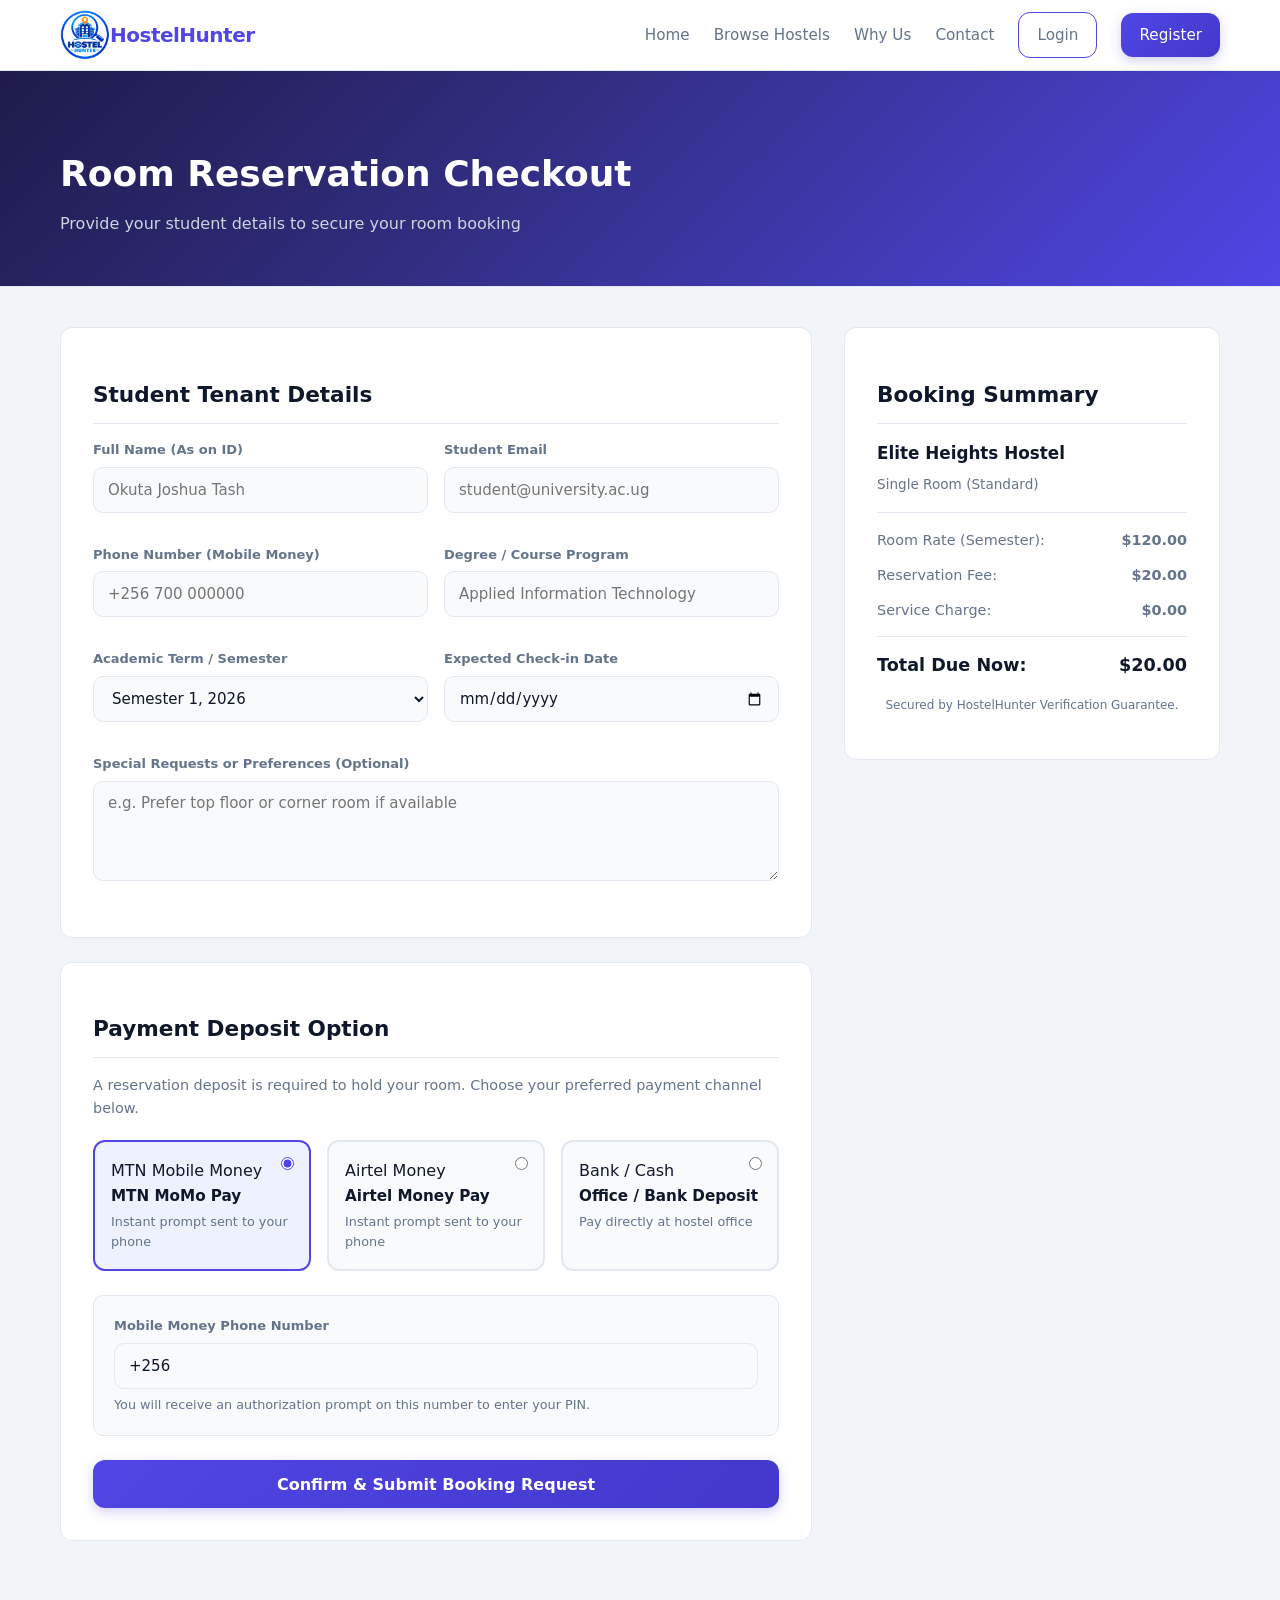
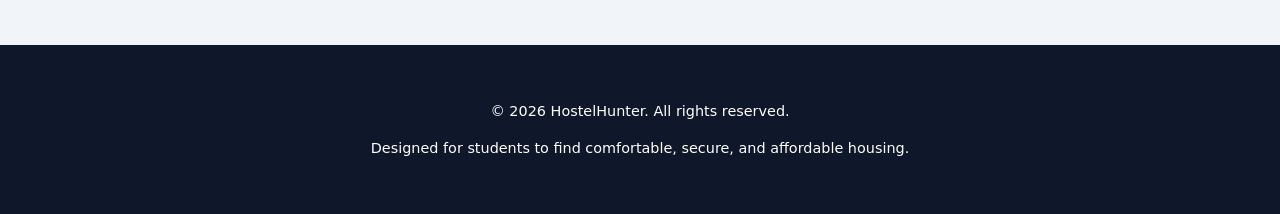
==== commit f6729fcc: "bb" ====
--- a/booking.html
+++ b/booking.html
@@ -1,17 +1,22 @@
 <!DOCTYPE html>
 <html lang="en">
+
 <head>
     <meta charset="UTF-8">
     <meta name="viewport" content="width=device-width, initial-scale=1.0">
     <title>Complete Booking | HostelHunter</title>
     <link rel="stylesheet" href="style.css">
 </head>
+
 <body>
 
     <!-- Navigation Bar -->
     <nav class="navbar">
         <div class="container nav-container">
-            <a href="index.html" class="logo">CampusHostels</a>
+            <a href="index.html" class="logo">
+                <img src="icon.jpeg" alt="Logo" class="nav-title-icon"
+                    style="width:50px; height:50px; border-radius:50%; object-fit:cover;">HostelHunter
+            </a>
             <button class="menu-toggle" id="menuToggle" aria-label="Toggle navigation">
                 <span></span>
                 <span></span>
@@ -39,12 +44,12 @@
     <!-- Main Booking Layout -->
     <div class="container">
         <div class="booking-layout">
-            
+
             <!-- Left Column: Student Details Form -->
             <form action="student-dashboard.html" method="GET">
                 <div class="booking-card">
                     <h2>Student Tenant Details</h2>
-                    
+
                     <div class="form-row">
                         <div class="form-group">
                             <label for="full_name">Full Name (As on ID)</label>
@@ -52,7 +57,8 @@
                         </div>
                         <div class="form-group">
                             <label for="student_email">Student Email</label>
-                            <input type="email" id="student_email" name="student_email" placeholder="student@university.ac.ug" required>
+                            <input type="email" id="student_email" name="student_email"
+                                placeholder="student@university.ac.ug" required>
                         </div>
                     </div>
 
@@ -63,7 +69,8 @@
                         </div>
                         <div class="form-group">
                             <label for="course">Degree / Course Program</label>
-                            <input type="text" id="course" name="course" placeholder="Applied Information Technology" required>
+                            <input type="text" id="course" name="course" placeholder="Applied Information Technology"
+                                required>
                         </div>
                     </div>
 
@@ -83,25 +90,29 @@
 
                     <div class="form-group">
                         <label for="notes">Special Requests or Preferences (Optional)</label>
-                        <textarea id="notes" name="notes" placeholder="e.g. Prefer top floor or corner room if available"></textarea>
+                        <textarea id="notes" name="notes"
+                            placeholder="e.g. Prefer top floor or corner room if available"></textarea>
                     </div>
                 </div>
 
                 <div class="booking-card">
                     <h2>Payment Deposit Option</h2>
-                    <p style="color: var(--muted); font-size: 0.9rem; margin-bottom: 20px;">A reservation deposit is required to hold your room. Choose your preferred payment channel below.</p>
-                    
+                    <p style="color: var(--muted); font-size: 0.9rem; margin-bottom: 20px;">A reservation deposit is
+                        required to hold your room. Choose your preferred payment channel below.</p>
+
                     <!-- Payment Method Cards -->
                     <div class="payment-options-grid">
                         <label class="payment-card-option selected" id="opt-mtn">
-                            <input type="radio" name="payment_method" value="mtn" checked onchange="togglePaymentForm('mtn')">
+                            <input type="radio" name="payment_method" value="mtn" checked
+                                onchange="togglePaymentForm('mtn')">
                             <span class="provider-badge mtn">MTN Mobile Money</span>
                             <span class="payment-title">MTN MoMo Pay</span>
                             <span class="payment-desc">Instant prompt sent to your phone</span>
                         </label>
 
                         <label class="payment-card-option" id="opt-airtel">
-                            <input type="radio" name="payment_method" value="airtel" onchange="togglePaymentForm('airtel')">
+                            <input type="radio" name="payment_method" value="airtel"
+                                onchange="togglePaymentForm('airtel')">
                             <span class="provider-badge airtel">Airtel Money</span>
                             <span class="payment-title">Airtel Money Pay</span>
                             <span class="payment-desc">Instant prompt sent to your phone</span>
@@ -119,17 +130,24 @@
                     <div id="mobile-money-box" class="payment-details-box active">
                         <div class="form-group" style="margin-bottom: 0;">
                             <label for="momo_number">Mobile Money Phone Number</label>
-                            <input type="tel" id="momo_number" name="momo_number" placeholder="0770000000 / 0780000000" value="+256 ">
-                            <small style="color: var(--muted); font-size: 0.8rem; margin-top: 6px; display: block;">You will receive an authorization prompt on this number to enter your PIN.</small>
+                            <input type="tel" id="momo_number" name="momo_number" placeholder="0770000000 / 0780000000"
+                                value="+256 ">
+                            <small style="color: var(--muted); font-size: 0.8rem; margin-top: 6px; display: block;">You
+                                will receive an authorization prompt on this number to enter your PIN.</small>
                         </div>
                     </div>
 
                     <div id="bank-box" class="payment-details-box">
-                        <p style="font-size: 0.9rem; color: var(--text); margin-bottom: 8px;"><strong>Instructions for Office / Bank Deposit:</strong></p>
-                        <p style="font-size: 0.85rem; color: var(--muted); margin-bottom: 0;">You can visit the Elite Heights management office at Techambia Zone A or deposit directly to Stanbic Bank Account: <strong>9030012345678</strong> (CampusHostels Ltd). Bring your slip during check-in.</p>
-                    </div>
-
-                    <button type="submit" class="btn btn-primary full-width" style="margin-top: 24px; height: 48px; font-size: 16px;">Confirm & Submit Booking Request</button>
+                        <p style="font-size: 0.9rem; color: var(--text); margin-bottom: 8px;"><strong>Instructions for
+                                Office / Bank Deposit:</strong></p>
+                        <p style="font-size: 0.85rem; color: var(--muted); margin-bottom: 0;">You can visit the Elite
+                            Heights management office at Techambia Zone A or deposit directly to Stanbic Bank Account:
+                            <strong>9030012345678</strong> (HostelHunter Ltd). Bring your slip during check-in.</p>
+                    </div>
+
+                    <button type="submit" class="btn btn-primary full-width"
+                        style="margin-top: 24px; height: 48px; font-size: 16px;">Confirm & Submit Booking
+                        Request</button>
                 </div>
             </form>
 
@@ -137,9 +155,11 @@
             <div>
                 <div class="booking-card" style="position: sticky; top: 90px;">
                     <h2>Booking Summary</h2>
-                    
+
                     <div style="margin-bottom: 16px; padding-bottom: 16px; border-bottom: 1px solid var(--border);">
-                        <strong style="color: var(--navy); display: block; font-size: 1.05rem; margin-bottom: 4px;">Elite Heights Hostel</strong>
+                        <strong
+                            style="color: var(--navy); display: block; font-size: 1.05rem; margin-bottom: 4px;">Elite
+                            Heights Hostel</strong>
                         <span style="font-size: 0.85rem; color: var(--muted);">Single Room (Standard)</span>
                     </div>
 
@@ -160,9 +180,9 @@
                         <span>Total Due Now:</span>
                         <span style="color: var(--blue);">$20.00</span>
                     </div>
-                    
+
                     <p style="font-size: 0.75rem; color: var(--muted); margin-top: 16px; text-align: center;">
-                        Secured by CampusHostels Verification Guarantee.
+                        Secured by HostelHunter Verification Guarantee.
                     </p>
                 </div>
             </div>
@@ -173,11 +193,12 @@
     <!-- Footer -->
     <footer class="footer">
         <div class="container">
-            <p>&copy; 2026 CampusHostels. All rights reserved.</p>
+            <p>&copy; 2026 HostelHunter. All rights reserved.</p>
             <p class="footer-sub">Designed for students to find comfortable, secure, and affordable housing.</p>
         </div>
     </footer>
 
     <script src="script.js"></script>
 </body>
+
 </html>
--- a/style.css
+++ b/style.css
@@ -1,7 +1,3 @@
-/* ==========================================================
-   CampusHostels Modern Slate & Emerald Design System
-   ========================================================== */
-
 :root {
   --primary: #4f46e5;
   /* Rich Indigo */
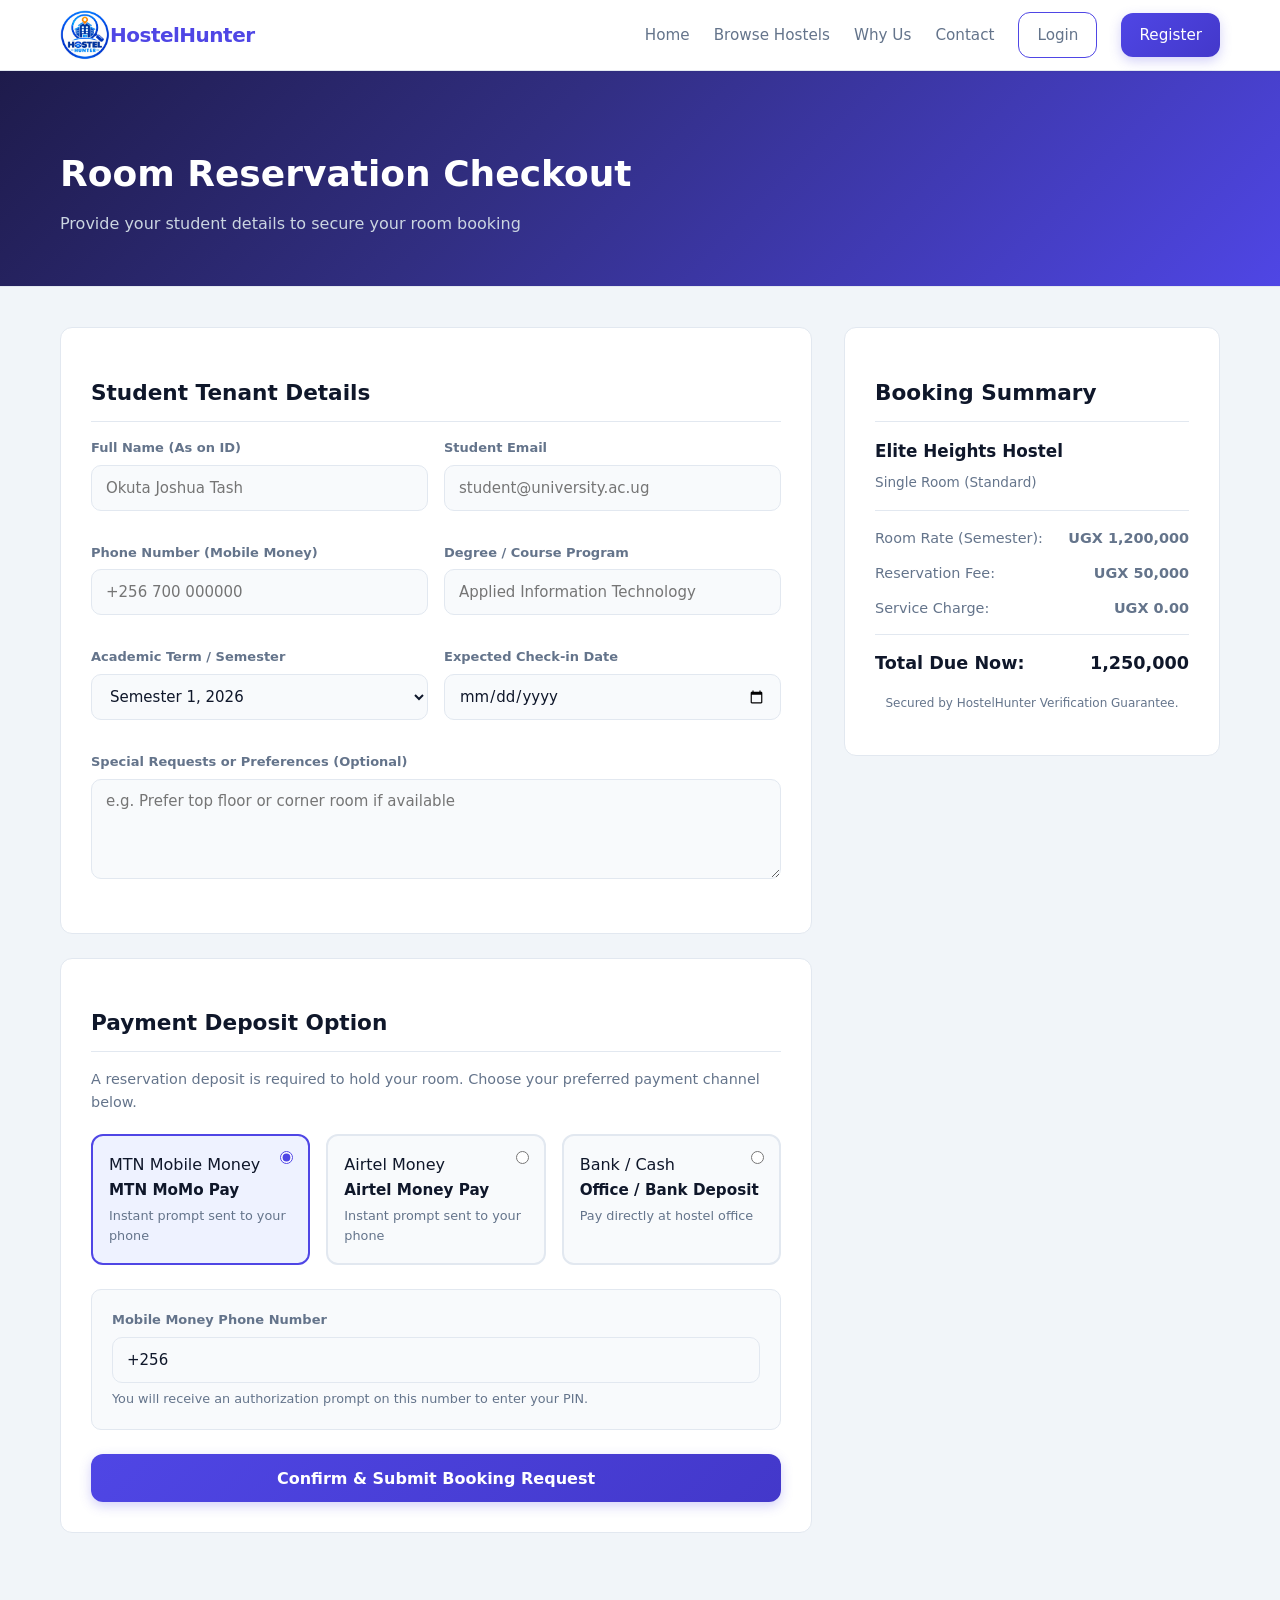
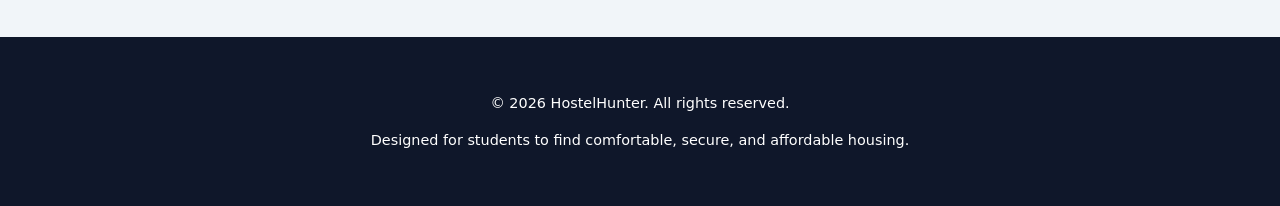
==== commit b7ea5054: "jhh" ====
--- a/booking.html
+++ b/booking.html
@@ -165,20 +165,20 @@
 
                     <div class="summary-item">
                         <span>Room Rate (Semester):</span>
-                        <strong>$120.00</strong>
+                        <strong>UGX 1,200,000</strong>
                     </div>
                     <div class="summary-item">
                         <span>Reservation Fee:</span>
-                        <strong>$20.00</strong>
+                        <strong>UGX 50,000</strong>
                     </div>
                     <div class="summary-item">
                         <span>Service Charge:</span>
-                        <strong>$0.00</strong>
+                        <strong>UGX 0.00</strong>
                     </div>
 
                     <div class="summary-total">
                         <span>Total Due Now:</span>
-                        <span style="color: var(--blue);">$20.00</span>
+                        <span style="color: var(--blue);">1,250,000</span>
                     </div>
 
                     <p style="font-size: 0.75rem; color: var(--muted); margin-top: 16px; text-align: center;">
--- a/style.css
+++ b/style.css
@@ -586,7 +586,7 @@
 .detail-section,
 .booking-card,
 .dashboard-card {
-  padding: 32px;
+  padding: 30px;
   margin-bottom: 24px;
   background: var(--white);
   border: 1px solid var(--border);
@@ -1168,7 +1168,7 @@
   .contact-form-card,
   .booking-card,
   .detail-section {
-    padding: 24px;
+    padding: 22px;
   }
 
   /* Tables wrapper */
